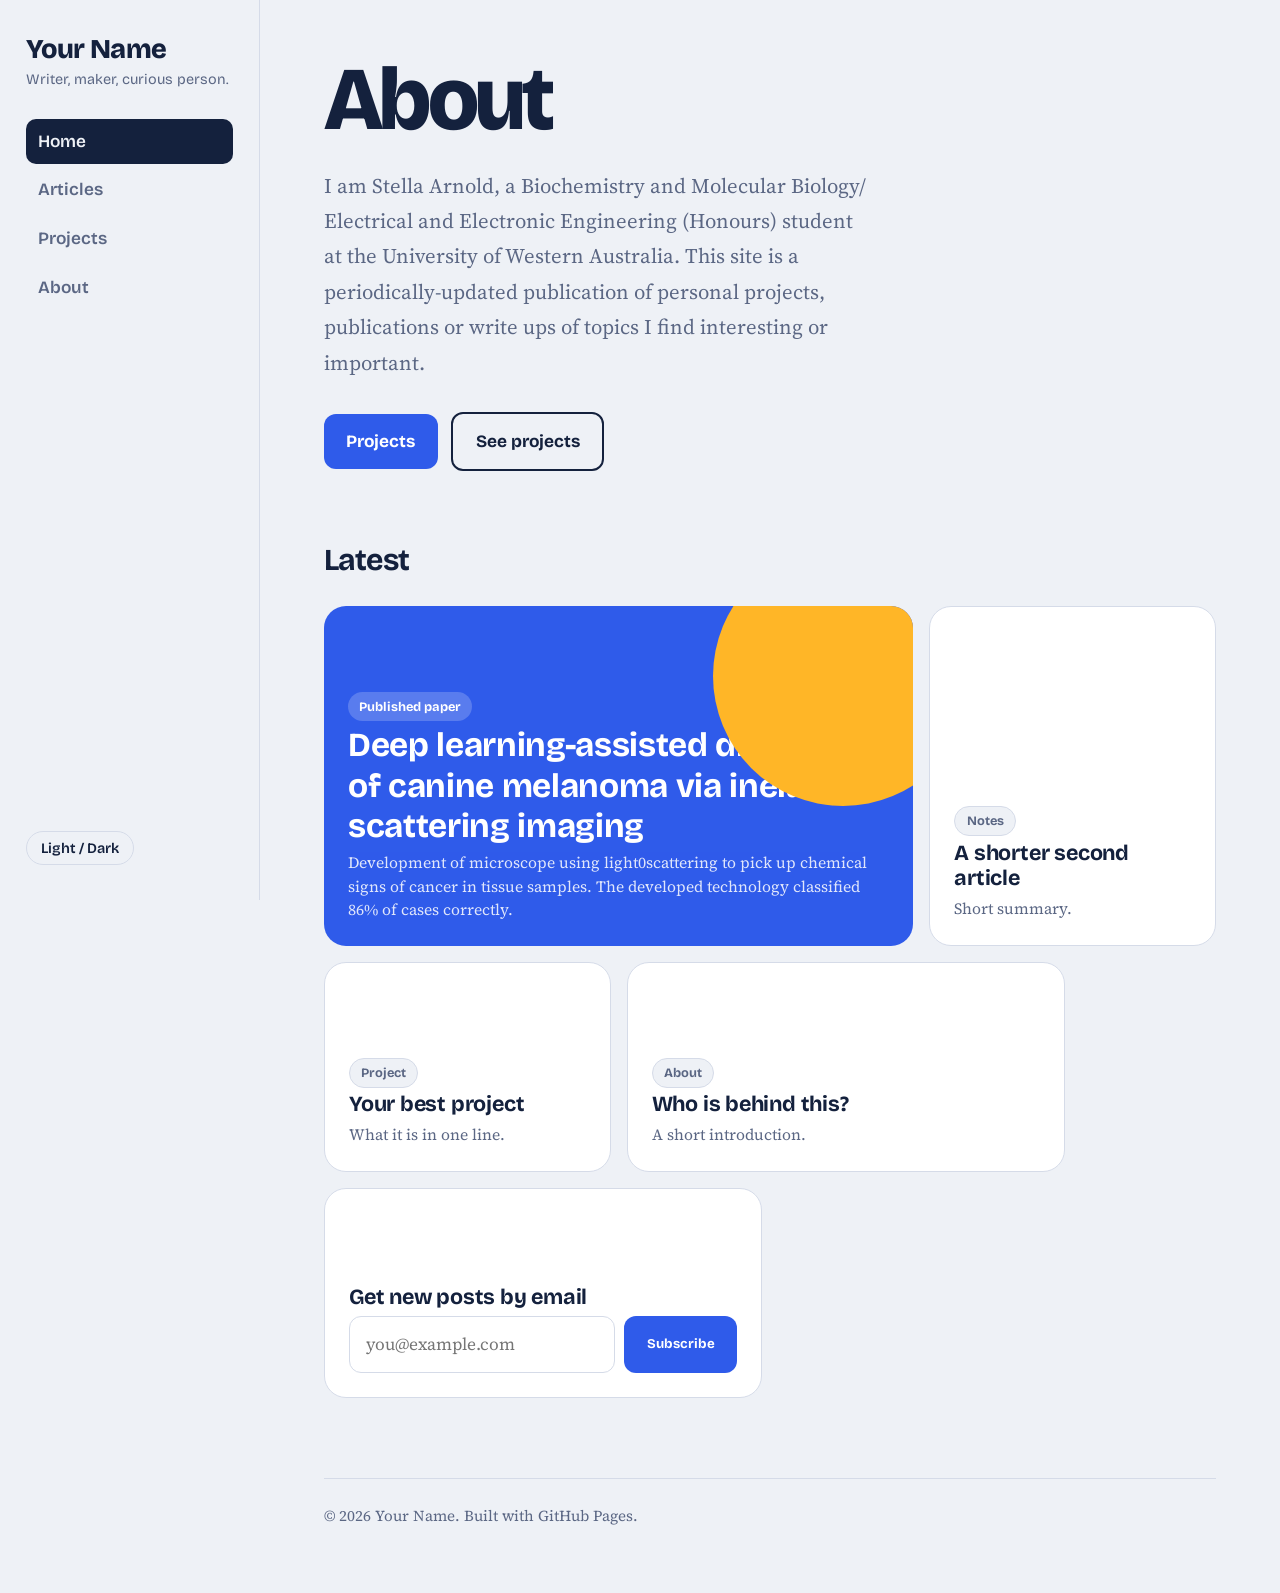
==== index.html @ 1322dab8 "Revise hero section and add featured article Updated personal introduction and project links in the " ====
<!doctype html>
<html lang="en">
<head>
  <meta charset="utf-8">
  <meta name="viewport" content="width=device-width,initial-scale=1">
  <title>Stella Arnold</title>
  <link rel="preconnect" href="https://fonts.googleapis.com">
  <link href="https://fonts.googleapis.com/css2?family=Bricolage+Grotesque:wght@400;600;800&family=Source+Serif+4:ital,wght@0,400;0,600;1,400&display=swap" rel="stylesheet">
  <link rel="stylesheet" href="assets/style.css">
</head>
<body>
  <main>

    <section class="hero">
      <h1>About</h1>
      <p>I am Stella Arnold, a Biochemistry and Molecular Biology/ Electrical and Electronic Engineering (Honours) student at the University of Western Australia. This site is a periodically-updated publication of personal projects, publications or write ups of topics I find interesting or important.</p>
      <a class="btn" href="articles.html">Projects</a>
      <a class="btn alt" href="Pulications">See projects</a>
    </section>

    <h2>Latest</h2>

    <div class="bento">

      <a class="tile big" href="https://www.sciencedirect.com/science/article/pii/S0263224126022554?fr=RR-1&ref=cra_js_challenge" target="_blank" rel="noopener">
        <span class="chip">Published paper</span>
        <h3>Deep learning-assisted diagnosis of canine melanoma via inelastic scattering imaging</h3>
        <p>Development of microscope using light0scattering to pick up chemical signs of cancer in tissue samples. The developed technology classified 86% of cases correctly.</p>
      </a>

      <a class="tile wide" href="articles.html">
        <span class="chip">Notes</span>
        <h3>A shorter second article</h3>
        <p>Short summary.</p>
      </a>

      <a class="tile third" href="projects.html">
        <span class="chip">Project</span>
        <h3>Your best project</h3>
        <p>What it is in one line.</p>
      </a>

      <a class="tile half" href="about.html">
        <span class="chip">About</span>
        <h3>Who is behind this?</h3>
        <p>A short introduction.</p>
      </a>

      <div class="tile half">
        <h3>Get new posts by email</h3>
        <form class="subscribe" onsubmit="return false">
          <input type="email" placeholder="you@example.com" aria-label="Email address">
          <button class="btn" style="border:0;cursor:pointer">Subscribe</button>
        </form>
      </div>

    </div>

    <footer>&copy; <span></span>. Built with GitHub Pages.</footer>
  </main>
  <script src="assets/script.js"></script>
</body>
</html>
---- assets/style.css ----
:root{--bg:#eef1f6;--panel:#fff;--ink:#14213d;--muted:#5b6784;--line:#d5dbe8;--accent:#2f5bea;--pop:#ffb627;--on-accent:#fff}
:root[data-theme="dark"]{--bg:#0e1424;--panel:#161e35;--ink:#e8ecf7;--muted:#9aa6c4;--line:#27314f;--accent:#7b9bff;--pop:#ffc547;--on-accent:#0e1424}
@media (prefers-color-scheme:dark){:root:not([data-theme="light"]){--bg:#0e1424;--panel:#161e35;--ink:#e8ecf7;--muted:#9aa6c4;--line:#27314f;--accent:#7b9bff;--pop:#ffc547;--on-accent:#0e1424}}
*{box-sizing:border-box}html{scroll-behavior:smooth}
body{margin:0;background:var(--bg);color:var(--ink);font:1.08rem/1.7 "Source Serif 4",Georgia,serif;display:grid;grid-template-columns:260px 1fr;min-height:100vh}
h1,h2,h3,.rail,.chip,.btn{font-family:"Bricolage Grotesque",system-ui,sans-serif}
a{color:inherit}
:focus-visible{outline:3px solid var(--accent);outline-offset:3px}
.rail{position:sticky;top:0;height:100vh;padding:2.2rem 1.6rem;display:flex;flex-direction:column;gap:2rem;border-right:1px solid var(--line)}
.logo{font-size:1.7rem;font-weight:800;line-height:1.05;text-decoration:none;letter-spacing:-.02em}
.logo span{display:block;font-size:.9rem;font-weight:400;color:var(--muted);margin-top:.5rem;letter-spacing:0}
.rail nav{display:flex;flex-direction:column;gap:.2rem}
.rail nav a{text-decoration:none;padding:.5rem .8rem;border-radius:10px;font-weight:600;color:var(--muted)}
.rail nav a:hover{background:var(--panel);color:var(--ink)}
.rail nav a[aria-current="page"]{background:var(--ink);color:var(--bg)}
#theme{margin-top:auto;align-self:flex-start;background:none;border:1px solid var(--line);color:var(--ink);padding:.45rem .9rem;border-radius:99px;cursor:pointer;font:600 .9rem "Bricolage Grotesque",sans-serif}
main{padding:3.5rem clamp(1.2rem,5vw,4.5rem) 4rem;max-width:1100px}
.hero h1{font-size:clamp(2.6rem,7vw,5.6rem);line-height:.98;letter-spacing:-.04em;margin:0 0 1.5rem;font-weight:800;max-width:14ch}
.hero p{font-size:1.3rem;max-width:34rem;color:var(--muted);margin:0 0 2rem}
.btn{display:inline-block;background:var(--accent);color:var(--on-accent);padding:.8rem 1.4rem;border-radius:12px;text-decoration:none;font-weight:700}
.btn.alt{background:transparent;color:var(--ink);border:2px solid var(--ink);margin-left:.6rem}
h2{font-size:1.9rem;letter-spacing:-.02em;margin:4rem 0 1.2rem}
.bento{display:grid;grid-template-columns:repeat(6,1fr);gap:1rem}
.tile{background:var(--panel);border:1px solid var(--line);border-radius:22px;padding:1.5rem;text-decoration:none;display:flex;flex-direction:column;justify-content:flex-end;min-height:210px;position:relative;overflow:hidden}
.tile h3{margin:.3rem 0;font-size:1.35rem;line-height:1.2;letter-spacing:-.01em}
.tile p{margin:0;color:var(--muted);font-size:.98rem;line-height:1.5}
.tile.big{grid-column:span 4;min-height:340px;background:var(--accent);color:var(--on-accent);border:0}
.tile.big p{color:inherit;opacity:.85}.tile.big h3{font-size:2.1rem}
.tile.big::before{content:"";position:absolute;right:-60px;top:-60px;width:260px;height:260px;border-radius:50%;background:var(--pop)}
.tile.wide{grid-column:span 2}.tile.third{grid-column:span 2}.tile.half{grid-column:span 3}
.tile:hover{transform:translateY(-4px);transition:transform .2s}
.chip{display:inline-block;font-size:.8rem;font-weight:700;padding:.2rem .7rem;border-radius:99px;background:var(--bg);color:var(--muted);align-self:flex-start;border:1px solid var(--line);cursor:pointer}
.big .chip{background:rgba(255,255,255,.2);color:inherit;border:0}
.filters{display:flex;gap:.5rem;flex-wrap:wrap;margin:1rem 0 2rem}
.filters .chip{font-size:.95rem;padding:.4rem 1rem}.filters .chip[aria-pressed="true"]{background:var(--ink);color:var(--bg)}
.list .tile{min-height:0}.hidden{display:none}
.prose{max-width:38rem}
.prose p{margin:0 0 1.3rem}
footer{margin-top:5rem;padding-top:1.5rem;border-top:1px solid var(--line);color:var(--muted);font-size:.95rem}
.subscribe{display:flex;gap:.6rem;flex-wrap:wrap}
.subscribe input{flex:1;min-width:200px;padding:.8rem 1rem;border-radius:12px;border:1px solid var(--line);background:var(--panel);color:var(--ink);font:inherit}
@media(max-width:860px){
body{grid-template-columns:1fr}
.rail{position:static;height:auto;flex-direction:row;flex-wrap:wrap;align-items:center;justify-content:space-between;padding:1rem 1.2rem;border:0;border-bottom:1px solid var(--line);gap:.8rem}
.logo span{display:none}.rail nav{flex-direction:row;flex-wrap:wrap}#theme{margin:0}
.bento{grid-template-columns:1fr}.tile.big,.tile.wide,.tile.third,.tile.half{grid-column:auto}
}
@media(prefers-reduced-motion:reduce){*{transition:none!important;scroll-behavior:auto!important}}
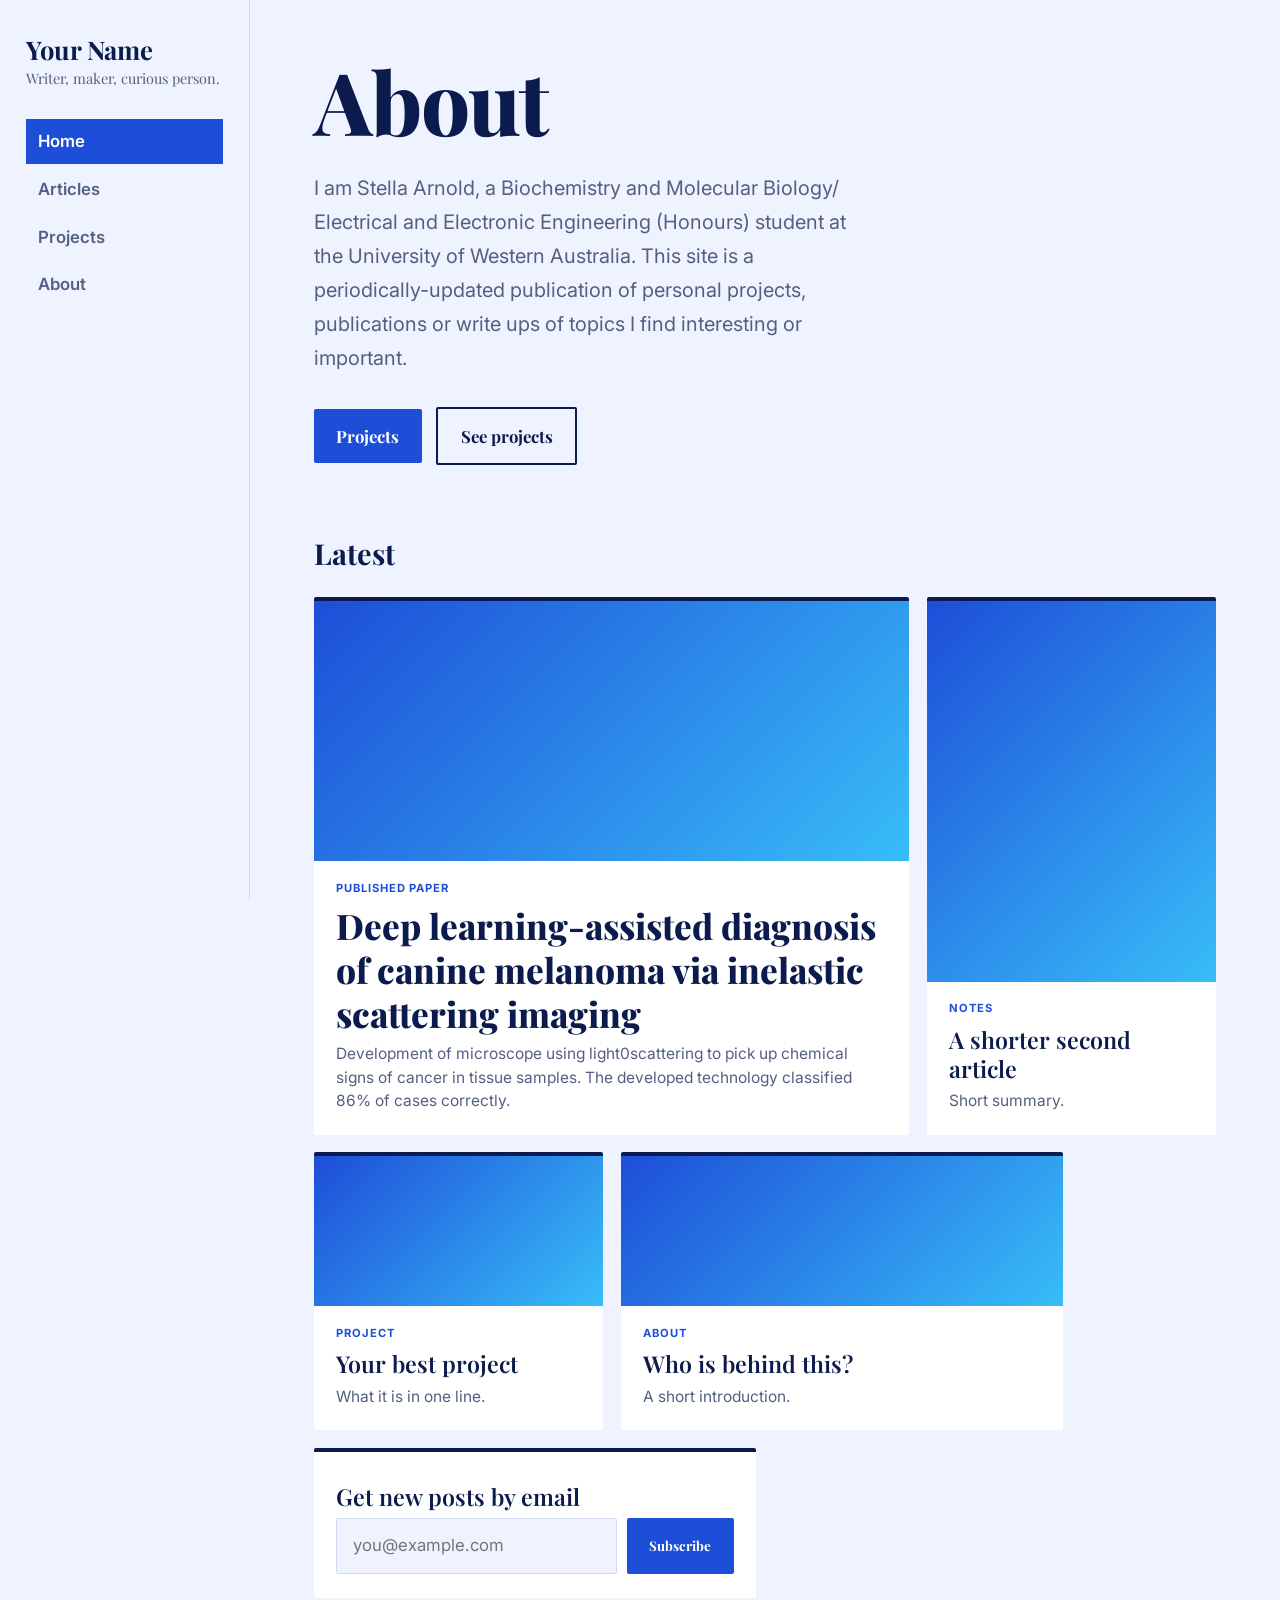
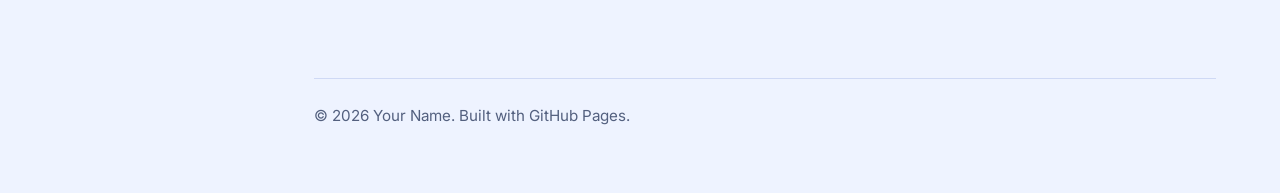
==== commit 9a63e2b0: "style 1 test" ====
--- a/index.html
+++ b/index.html
@@ -6,7 +6,7 @@
   <title>Stella Arnold</title>
   <link rel="preconnect" href="https://fonts.googleapis.com">
   <link href="https://fonts.googleapis.com/css2?family=Bricolage+Grotesque:wght@400;600;800&family=Source+Serif+4:ital,wght@0,400;0,600;1,400&display=swap" rel="stylesheet">
-  <link rel="stylesheet" href="assets/style.css">
+  <link rel="stylesheet" href="assets/style-1-editorial.css">
 </head>
 <body>
   <main>
--- a/assets/style-1-editorial.css
+++ b/assets/style-1-editorial.css
@@ -0,0 +1,9 @@
+/* 1. EDITORIAL: serif headlines, sharp corners, sidebar. Like a quality journal. */
+@import url("https://fonts.googleapis.com/css2?family=Playfair+Display:wght@600;800&family=Inter:wght@400;500;600&display=swap");
+@import url("palettes.css");@import url("base.css");
+:root{--head:"Playfair Display",Georgia,serif;--body:"Inter",system-ui,sans-serif;--r:2px}
+.hero h1{font-weight:800;letter-spacing:-.02em;line-height:1.05}
+.tile{border:0;border-top:4px solid var(--ink)}
+.tile h3{font-size:1.45rem;font-weight:600}.tile.big h3{font-size:2.2rem;font-weight:800}
+.chip{border-radius:0;text-transform:uppercase;letter-spacing:.08em;font-family:var(--body);font-size:.7rem;background:none;border:0;padding:0;color:var(--accent)}
+.rail nav a{border-radius:0;font-family:var(--body)}
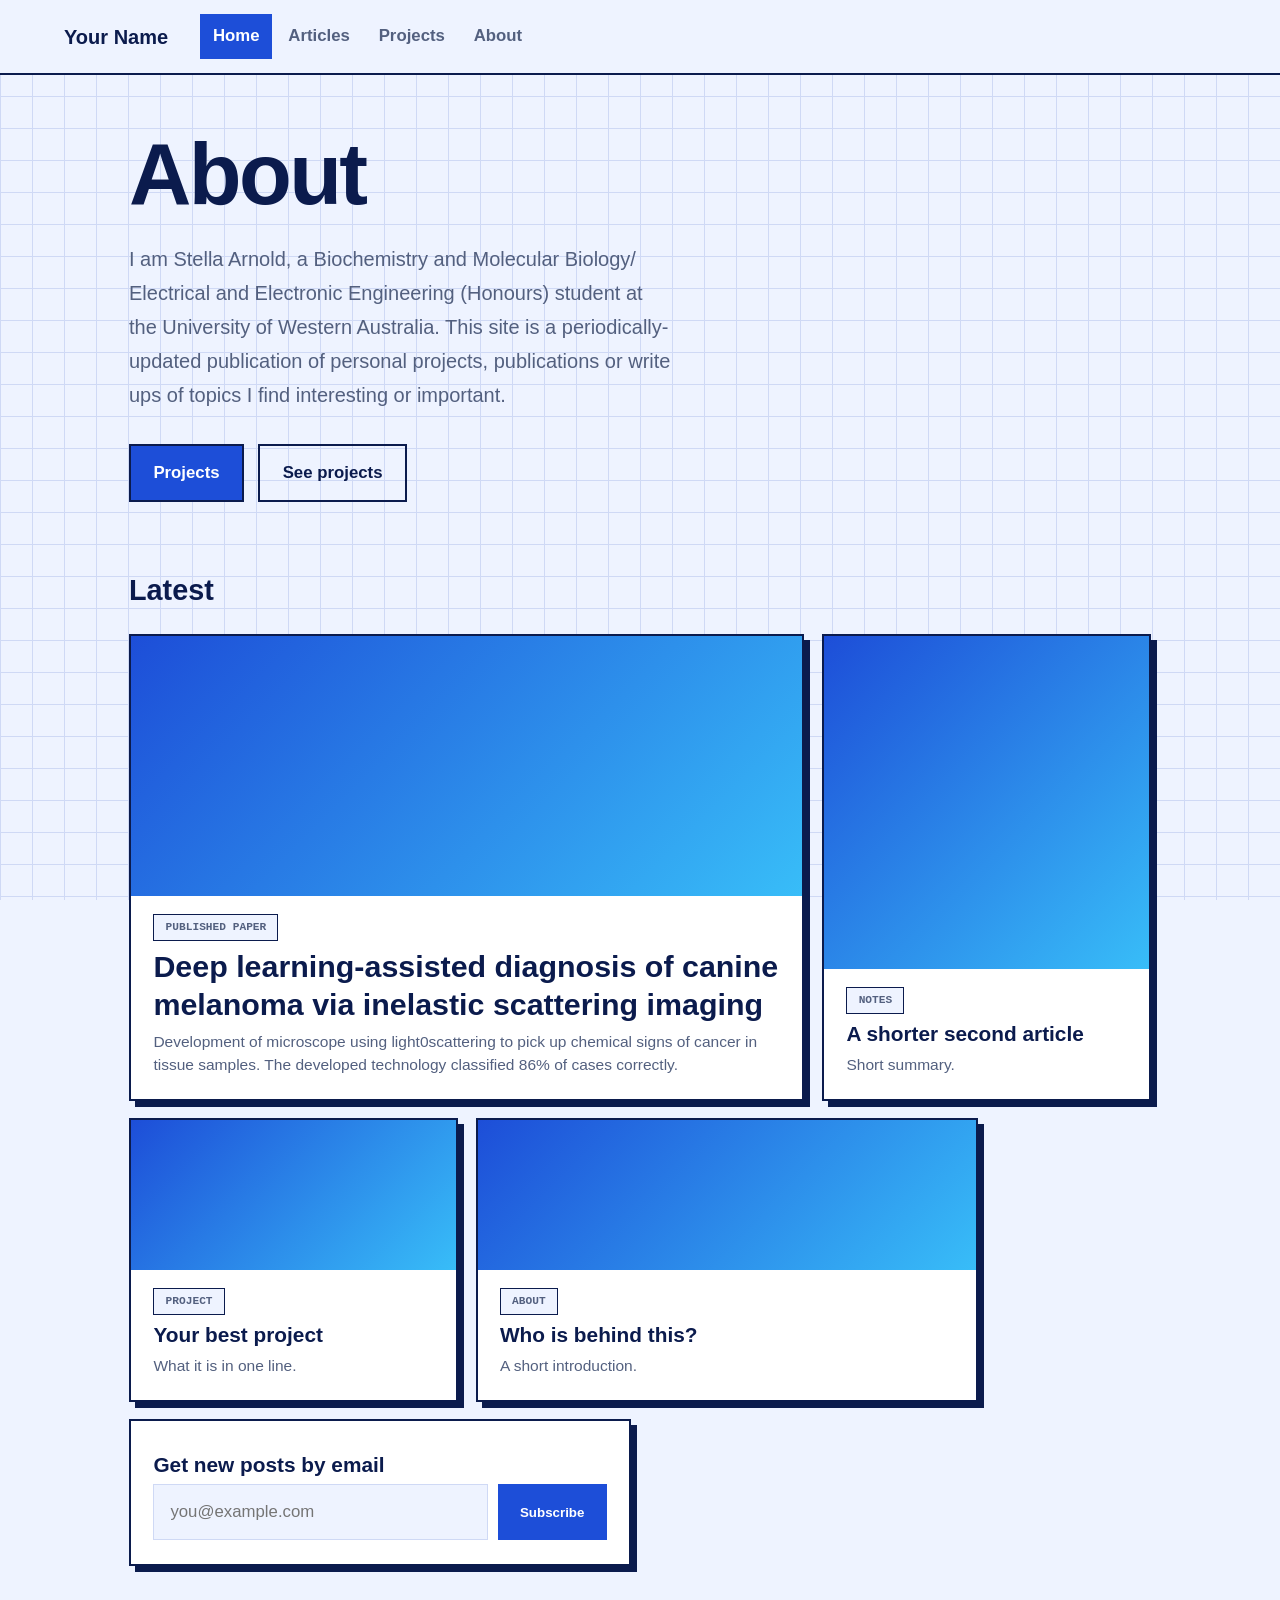
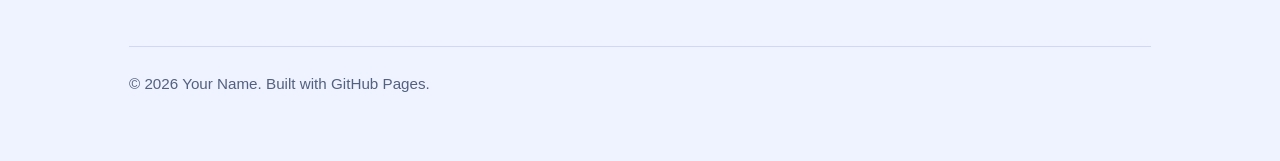
==== commit 08872b9e: "style 2" ====
--- a/index.html
+++ b/index.html
@@ -6,7 +6,7 @@
   <title>Stella Arnold</title>
   <link rel="preconnect" href="https://fonts.googleapis.com">
   <link href="https://fonts.googleapis.com/css2?family=Bricolage+Grotesque:wght@400;600;800&family=Source+Serif+4:ital,wght@0,400;0,600;1,400&display=swap" rel="stylesheet">
-  <link rel="stylesheet" href="assets/style-1-editorial.css">
+  <link rel="stylesheet" href="assets/style-2-technical.css">
 </head>
 <body>
   <main>
--- a/assets/style-2-technical.css
+++ b/assets/style-2-technical.css
@@ -0,0 +1,14 @@
+/* 2. TECHNICAL: top navigation bar, mono labels, hard edges, blueprint feel. */
+@import url("https://fonts.googleapis.com/css2?family=Space+Grotesk:wght@500;700&family=IBM+Plex+Mono:wght@500&family=IBM+Plex+Sans:wght@400;500&display=swap");
+@import url("palettes.css");@import url("base.css");
+:root{--head:"Space Grotesk",sans-serif;--body:"IBM Plex Sans",sans-serif;--r:0}
+body{display:block;background-image:linear-gradient(var(--line) 1px,transparent 1px),linear-gradient(90deg,var(--line) 1px,transparent 1px);background-size:32px 32px;background-attachment:fixed}
+.rail{position:sticky;top:0;z-index:5;height:auto;flex-direction:row;align-items:center;gap:2rem;padding:.9rem clamp(1.2rem,5vw,4.5rem);background:var(--bg);border:0;border-bottom:2px solid var(--ink)}
+.rail nav{flex-direction:row}.logo span{display:none}.logo{font-size:1.25rem}
+main{margin:0 auto}
+.tile{border:2px solid var(--ink);background:var(--panel);box-shadow:6px 6px 0 var(--ink)}
+.tile:hover{transform:translate(-3px,-3px);box-shadow:9px 9px 0 var(--accent)}
+.chip{font-family:"IBM Plex Mono",monospace;border-radius:0;border:1px solid var(--ink);text-transform:uppercase;font-size:.7rem}
+.hero h1{font-weight:700;letter-spacing:-.03em}
+.btn{border:2px solid var(--ink)}
+@media(max-width:860px){.rail{flex-wrap:wrap}}
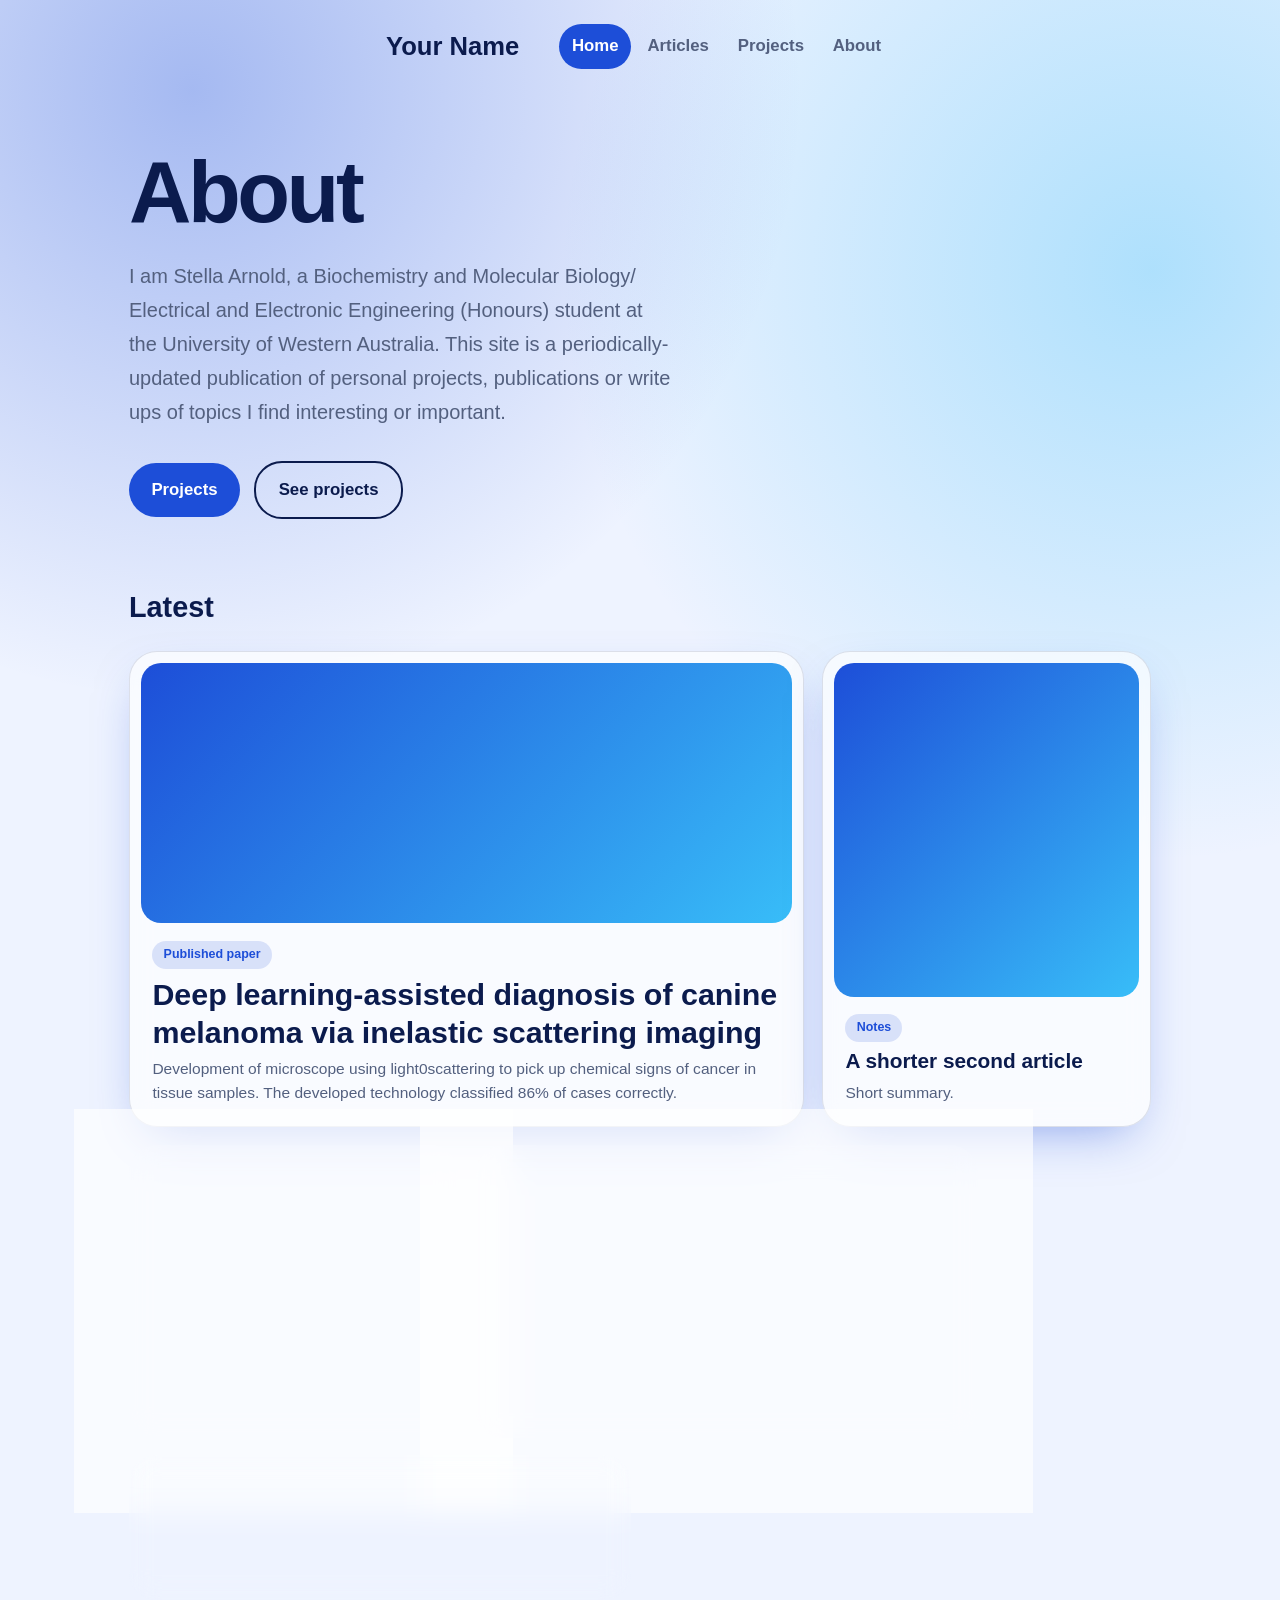
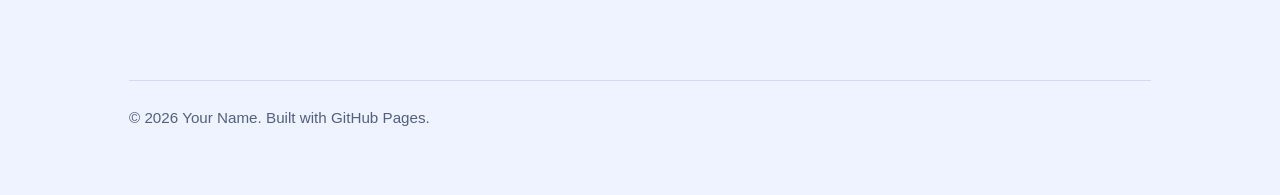
==== commit 2de61cea: "style 3" ====
--- a/index.html
+++ b/index.html
@@ -6,7 +6,7 @@
   <title>Stella Arnold</title>
   <link rel="preconnect" href="https://fonts.googleapis.com">
   <link href="https://fonts.googleapis.com/css2?family=Bricolage+Grotesque:wght@400;600;800&family=Source+Serif+4:ital,wght@0,400;0,600;1,400&display=swap" rel="stylesheet">
-  <link rel="stylesheet" href="assets/style-2-technical.css">
+  <link rel="stylesheet" href="assets/style-3-glass.css">
 </head>
 <body>
   <main>
--- a/assets/style-3-glass.css
+++ b/assets/style-3-glass.css
@@ -0,0 +1,12 @@
+/* 3. GLASS: soft glowing gradient background, frosted cards, centred top nav. */
+@import url("https://fonts.googleapis.com/css2?family=Manrope:wght@400;600;800&display=swap");
+@import url("palettes.css");@import url("base.css");
+:root{--head:"Manrope",sans-serif;--body:"Manrope",sans-serif;--r:28px}
+body{display:block;background:radial-gradient(circle at 15% 10%,color-mix(in srgb,var(--accent) 35%,transparent),transparent 45%),radial-gradient(circle at 90% 30%,color-mix(in srgb,var(--accent2) 35%,transparent),transparent 45%),var(--bg);background-attachment:fixed}
+.rail{position:static;height:auto;flex-direction:row;justify-content:center;align-items:center;gap:2.5rem;border:0;padding:1.5rem}
+.rail nav{flex-direction:row}.logo span{display:none}
+main{margin:0 auto}
+.tile{background:color-mix(in srgb,var(--panel) 65%,transparent);backdrop-filter:blur(14px);border:1px solid color-mix(in srgb,var(--ink) 12%,transparent);box-shadow:0 20px 50px -20px color-mix(in srgb,var(--accent) 50%,transparent)}
+.tile>img.cover,.tile::before{margin:.7rem .7rem 0;width:calc(100% - 1.4rem);border-radius:calc(var(--r) - 8px)}
+.hero h1{font-weight:800;letter-spacing:-.04em}
+.chip{background:color-mix(in srgb,var(--accent) 15%,transparent);border:0;color:var(--accent)}
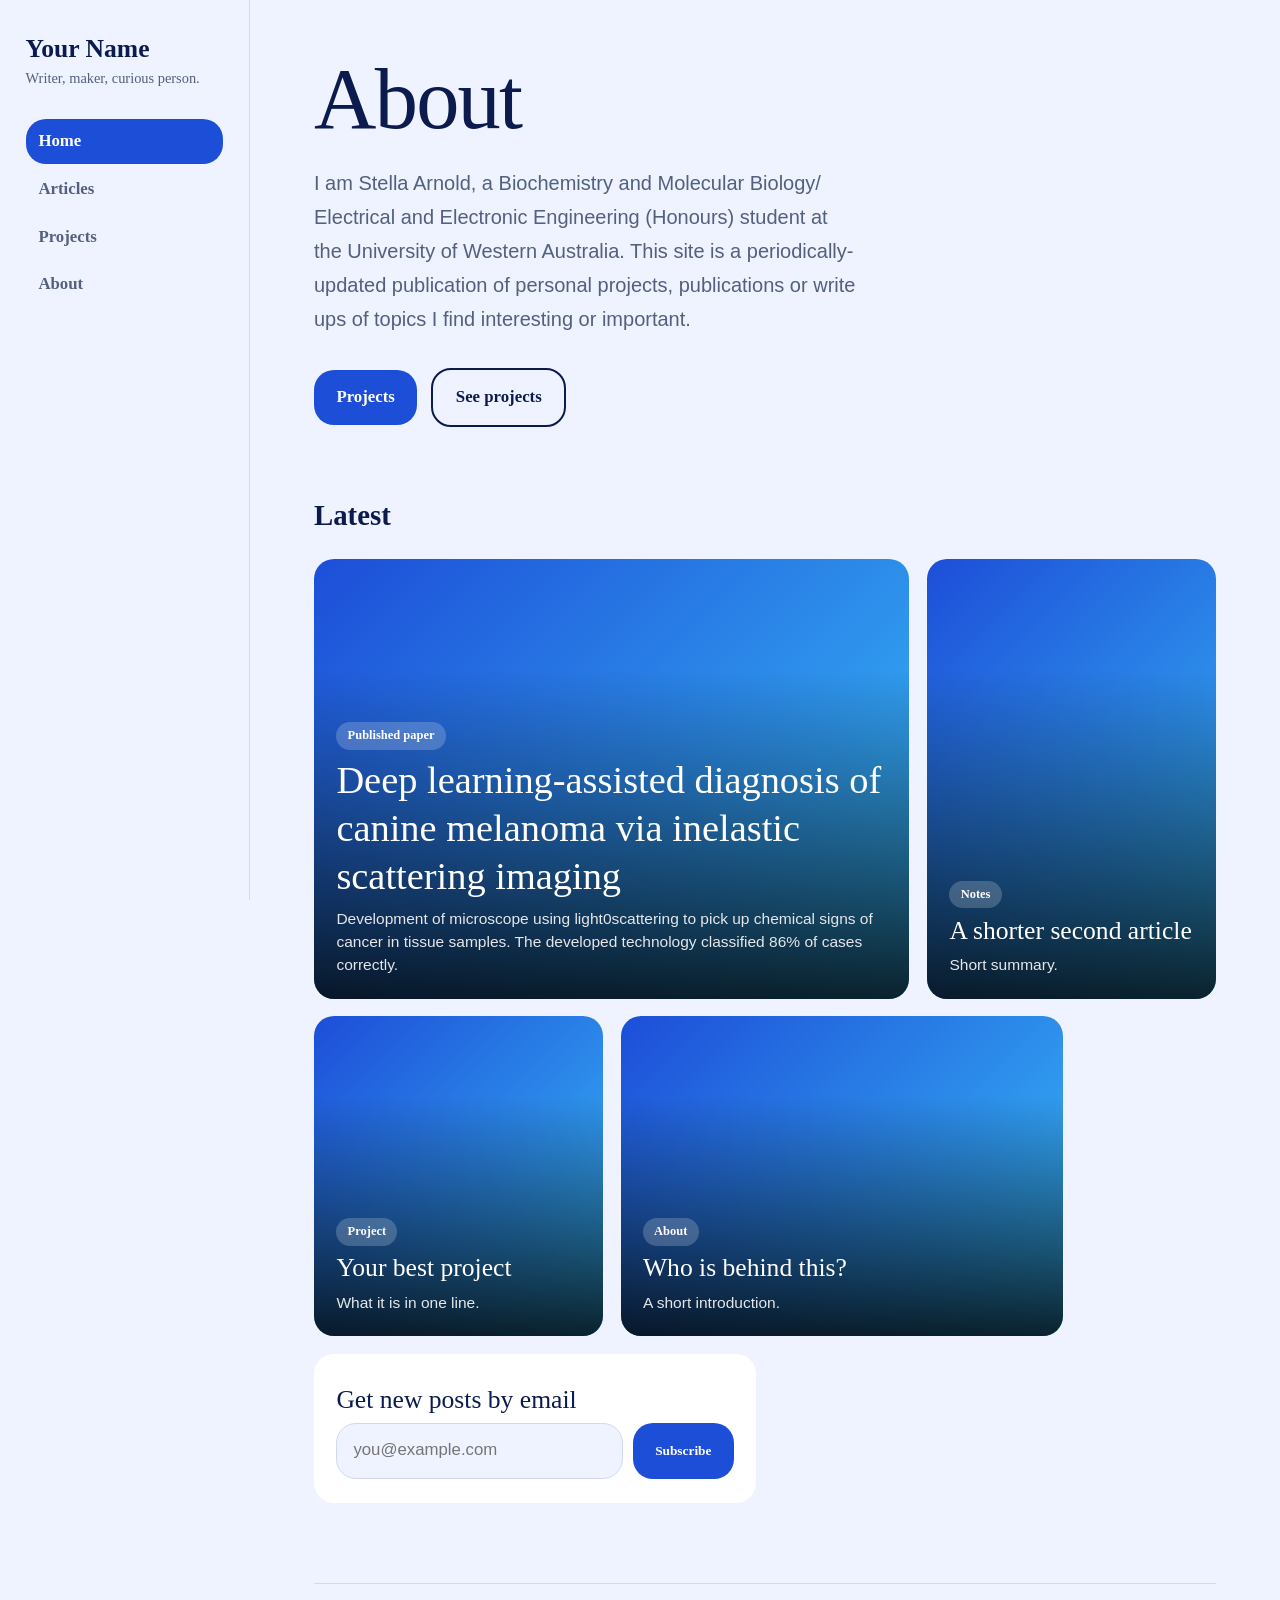
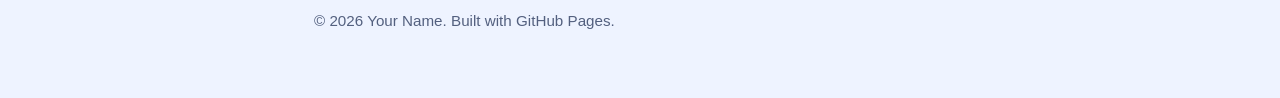
==== commit b218bf23: "style4" ====
--- a/index.html
+++ b/index.html
@@ -6,7 +6,7 @@
   <title>Stella Arnold</title>
   <link rel="preconnect" href="https://fonts.googleapis.com">
   <link href="https://fonts.googleapis.com/css2?family=Bricolage+Grotesque:wght@400;600;800&family=Source+Serif+4:ital,wght@0,400;0,600;1,400&display=swap" rel="stylesheet">
-  <link rel="stylesheet" href="assets/style-3-glass.css">
+  <link rel="stylesheet" href="assets/style-4-overlay.css">
 </head>
 <body>
   <main>
--- a/assets/style-4-overlay.css
+++ b/assets/style-4-overlay.css
@@ -0,0 +1,14 @@
+/* 4. OVERLAY: photo-led cards, with text laid over the image. Best with real photos. */
+@import url("https://fonts.googleapis.com/css2?family=DM+Serif+Display&family=DM+Sans:wght@400;500;700&display=swap");
+@import url("palettes.css");@import url("base.css");
+:root{--head:"DM Serif Display",Georgia,serif;--body:"DM Sans",sans-serif;--r:20px}
+.hero h1{font-weight:400;letter-spacing:-.02em}
+.tile{position:relative;min-height:320px;justify-content:flex-end;border:0;color:#fff}
+.tile.big{min-height:440px}
+.tile::before,.tile>img.cover{position:absolute;inset:0;width:100%;height:100%;max-height:none;min-height:0;z-index:0}
+.tile::after{content:"";position:absolute;inset:0;z-index:1;background:linear-gradient(transparent 25%,rgba(0,0,0,.82))}
+.tile>:not(img){position:relative;z-index:2}
+.tile p{color:#e5e7eb}.tile h3{font-weight:400;font-size:1.6rem}.tile.big h3{font-size:2.4rem}
+.chip{background:rgba(255,255,255,.2);color:#fff;border:0;backdrop-filter:blur(6px)}
+div.tile{color:var(--ink);min-height:0}div.tile::after{display:none}
+.tile:has(>img.cover):hover>img.cover{transform:scale(1.04);transition:transform .4s}
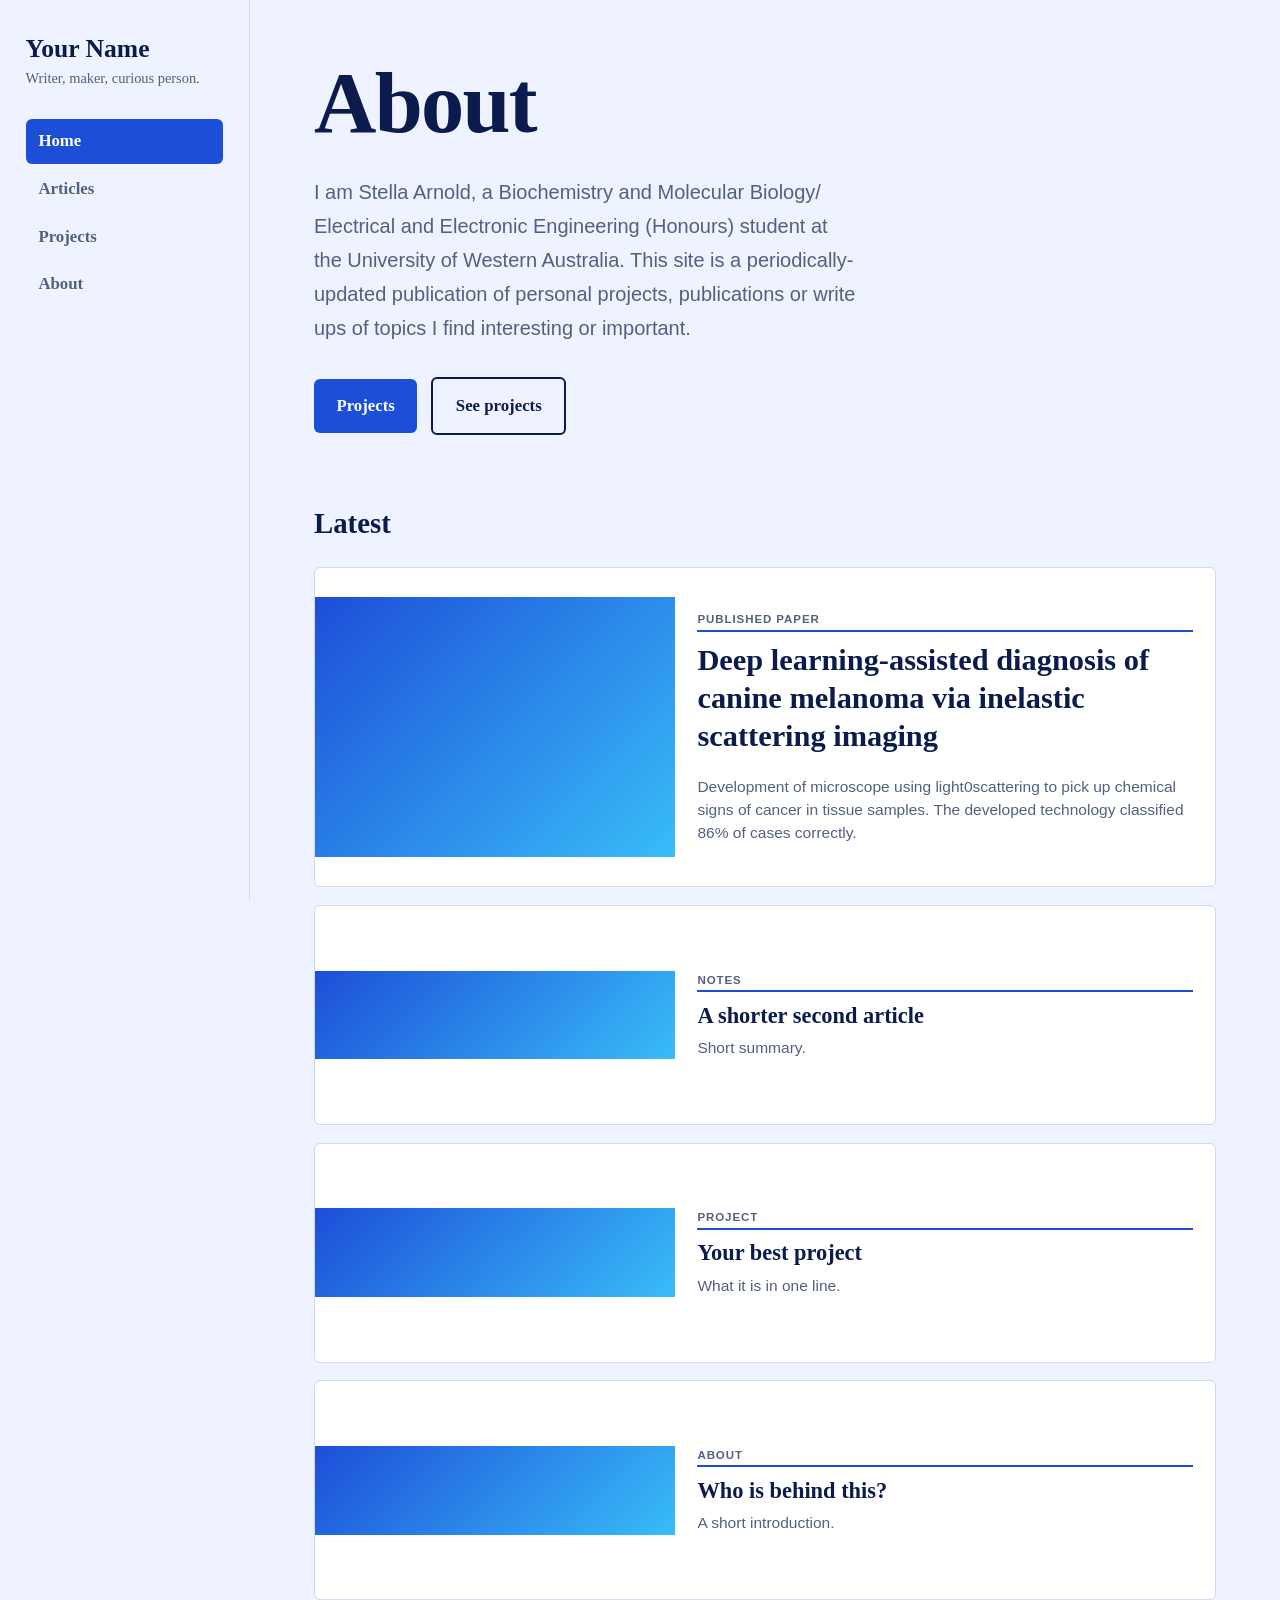
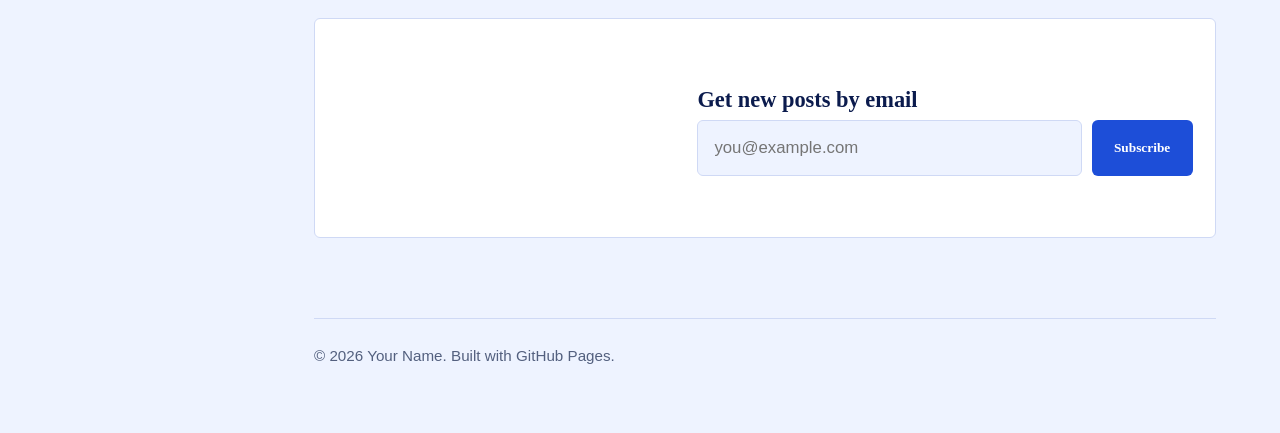
==== commit d12cfd11: "style 5" ====
--- a/index.html
+++ b/index.html
@@ -6,7 +6,7 @@
   <title>Stella Arnold</title>
   <link rel="preconnect" href="https://fonts.googleapis.com">
   <link href="https://fonts.googleapis.com/css2?family=Bricolage+Grotesque:wght@400;600;800&family=Source+Serif+4:ital,wght@0,400;0,600;1,400&display=swap" rel="stylesheet">
-  <link rel="stylesheet" href="assets/style-4-overlay.css">
+  <link rel="stylesheet" href="assets/style-5-magazine.css">
 </head>
 <body>
   <main>
--- a/assets/style-5-magazine.css
+++ b/assets/style-5-magazine.css
@@ -0,0 +1,15 @@
+/* 5. MAGAZINE: one wide row per article, image on the left, calm and formal. */
+@import url("https://fonts.googleapis.com/css2?family=Libre+Baskerville:wght@400;700&family=Work+Sans:wght@400;500;600&display=swap");
+@import url("palettes.css");@import url("base.css");
+:root{--head:"Libre Baskerville",Georgia,serif;--body:"Work Sans",sans-serif;--r:6px}
+.hero h1{font-weight:700;letter-spacing:-.02em;line-height:1.1}
+.bento{grid-template-columns:1fr}
+.tile,.tile.big,.tile.wide,.tile.third,.tile.half{grid-column:auto;display:grid;grid-template-columns:minmax(180px,40%) 1fr;align-content:center;min-height:220px}
+.tile.big{min-height:320px}
+.tile::before,.tile>img.cover{grid-column:1;grid-row:1/span 3;height:100%;width:100%;max-height:none;min-height:100%}
+.tile>:not(img){grid-column:2}
+.tile h3{font-size:1.4rem;font-weight:700}.tile.big h3{font-size:1.9rem}
+.tile p{margin-bottom:0}.tile .chip{margin-top:0;margin-bottom:.2rem;align-self:end}
+div.tile{display:block;min-height:0}
+.chip{border-radius:0;background:none;border:0;border-bottom:2px solid var(--accent);padding:0;font-family:var(--body);text-transform:uppercase;letter-spacing:.08em;font-size:.72rem}
+@media(max-width:860px){.tile,.tile.big{grid-template-columns:1fr}.tile::before,.tile>img.cover{grid-column:1;grid-row:auto;min-height:180px}.tile>:not(img){grid-column:1}}
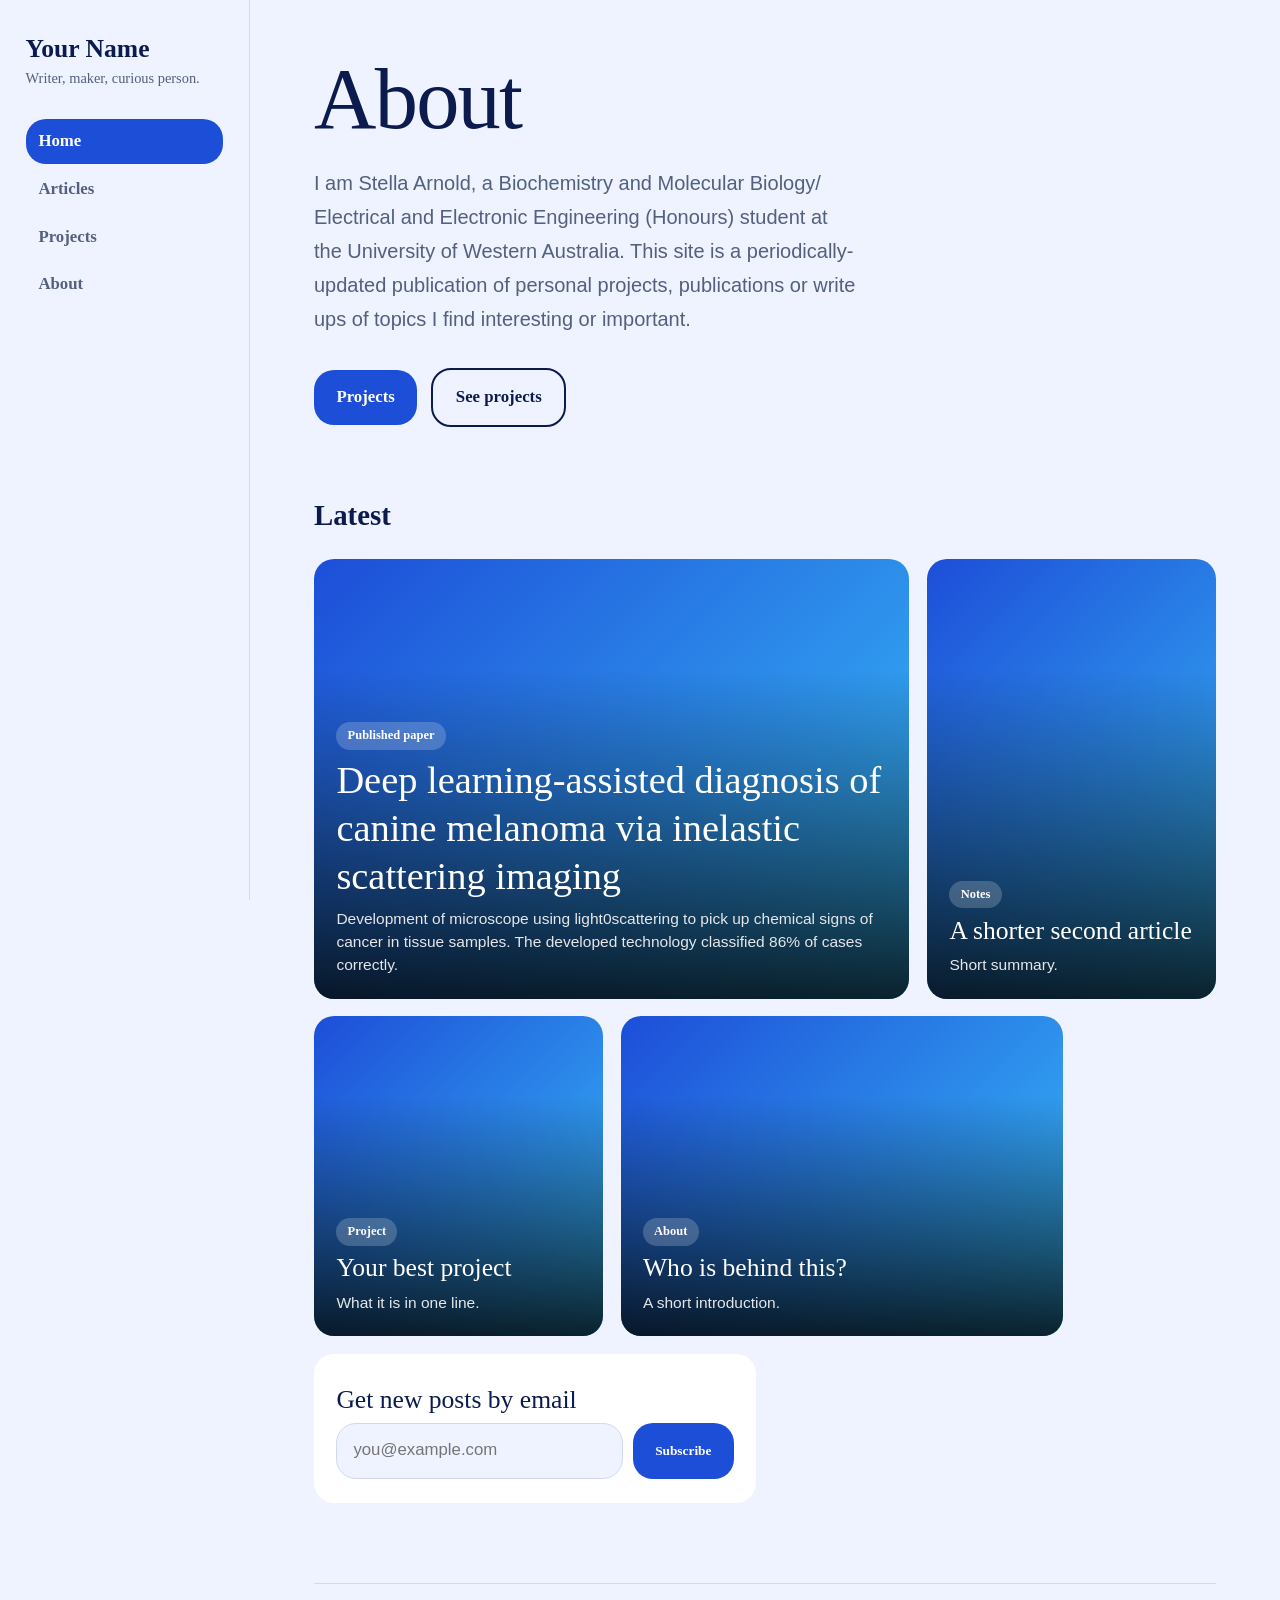
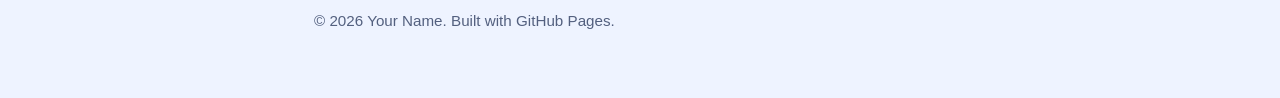
==== commit 35918f68: "Update index.html" ====
--- a/index.html
+++ b/index.html
@@ -6,7 +6,7 @@
   <title>Stella Arnold</title>
   <link rel="preconnect" href="https://fonts.googleapis.com">
   <link href="https://fonts.googleapis.com/css2?family=Bricolage+Grotesque:wght@400;600;800&family=Source+Serif+4:ital,wght@0,400;0,600;1,400&display=swap" rel="stylesheet">
-  <link rel="stylesheet" href="assets/style-5-magazine.css">
+  <link rel="stylesheet" href="assets/style-4-overlay.css">
 </head>
 <body>
   <main>
--- a/assets/style-4-overlay.css
+++ b/assets/style-4-overlay.css
@@ -0,0 +1,14 @@
+/* 4. OVERLAY: photo-led cards, with text laid over the image. Best with real photos. */
+@import url("https://fonts.googleapis.com/css2?family=DM+Serif+Display&family=DM+Sans:wght@400;500;700&display=swap");
+@import url("palettes.css");@import url("base.css");
+:root{--head:"DM Serif Display",Georgia,serif;--body:"DM Sans",sans-serif;--r:20px}
+.hero h1{font-weight:400;letter-spacing:-.02em}
+.tile{position:relative;min-height:320px;justify-content:flex-end;border:0;color:#fff}
+.tile.big{min-height:440px}
+.tile::before,.tile>img.cover{position:absolute;inset:0;width:100%;height:100%;max-height:none;min-height:0;z-index:0}
+.tile::after{content:"";position:absolute;inset:0;z-index:1;background:linear-gradient(transparent 25%,rgba(0,0,0,.82))}
+.tile>:not(img){position:relative;z-index:2}
+.tile p{color:#e5e7eb}.tile h3{font-weight:400;font-size:1.6rem}.tile.big h3{font-size:2.4rem}
+.chip{background:rgba(255,255,255,.2);color:#fff;border:0;backdrop-filter:blur(6px)}
+div.tile{color:var(--ink);min-height:0}div.tile::after{display:none}
+.tile:has(>img.cover):hover>img.cover{transform:scale(1.04);transition:transform .4s}
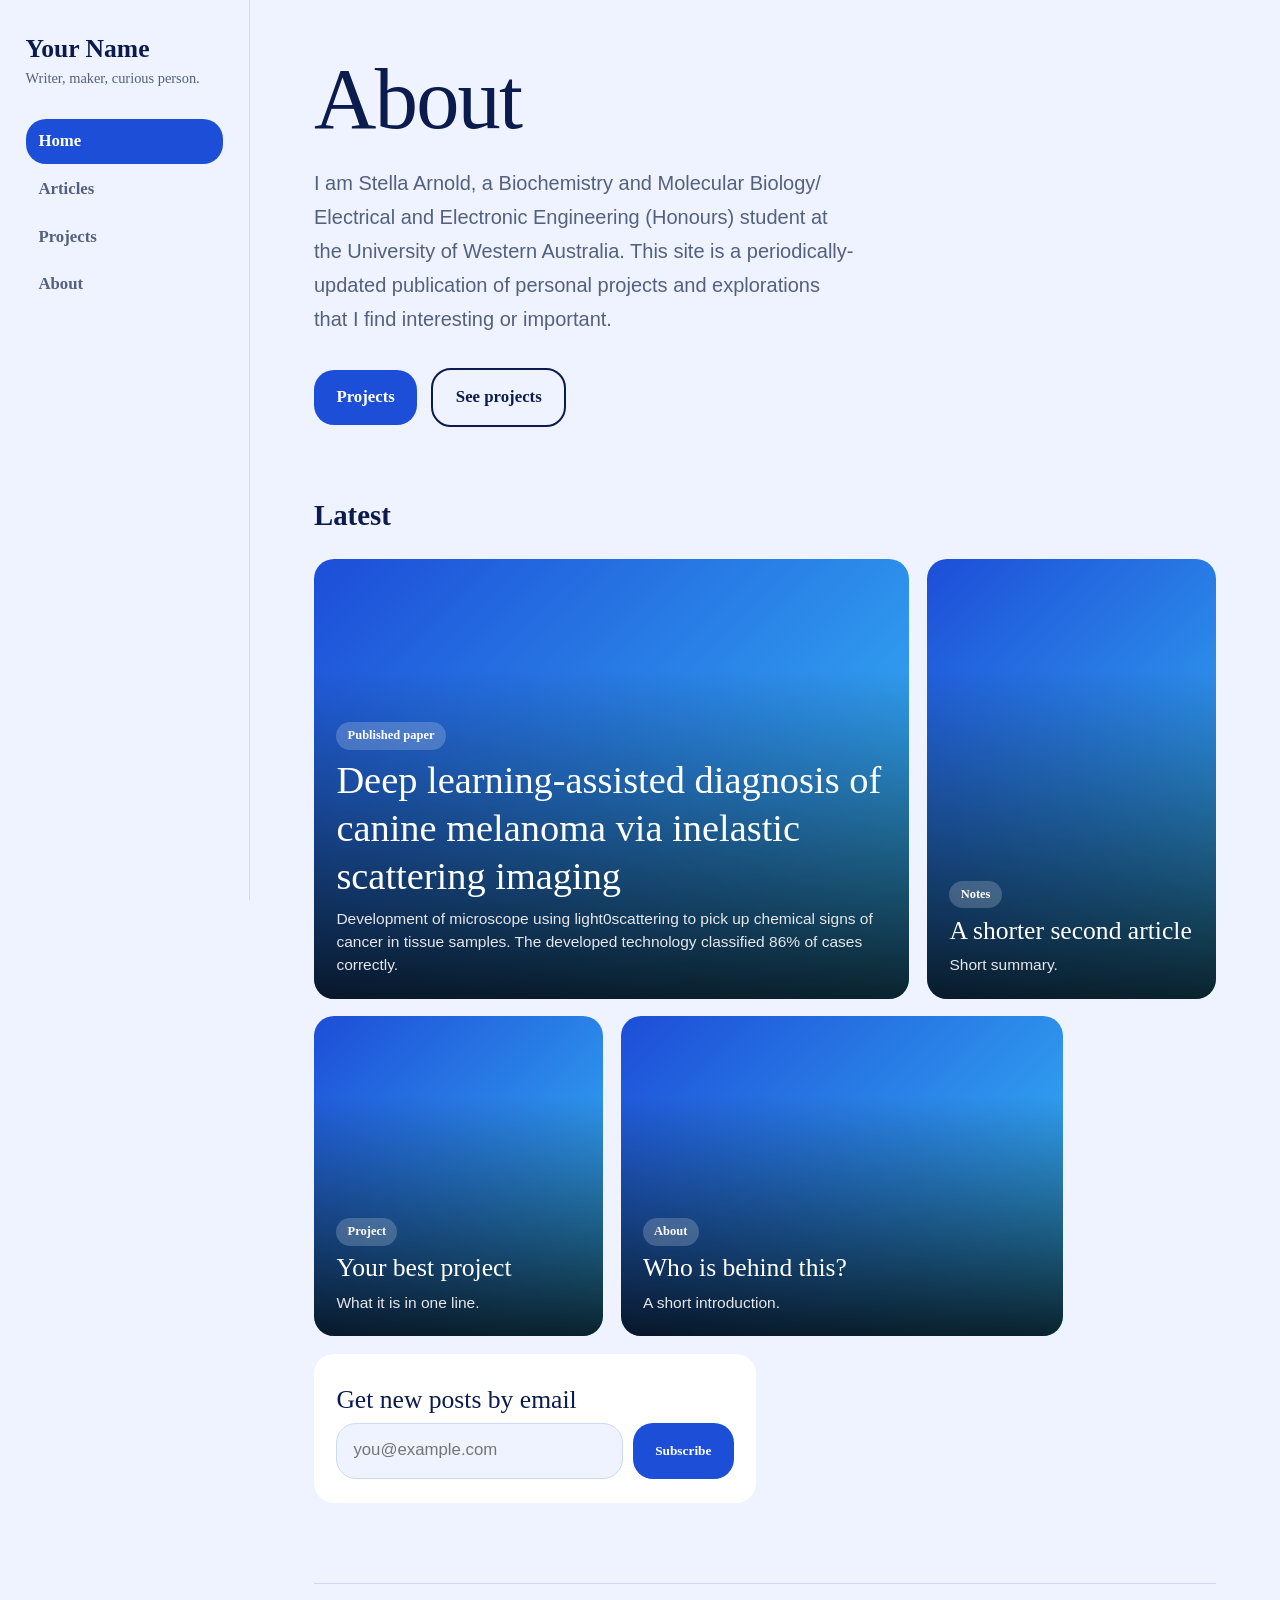
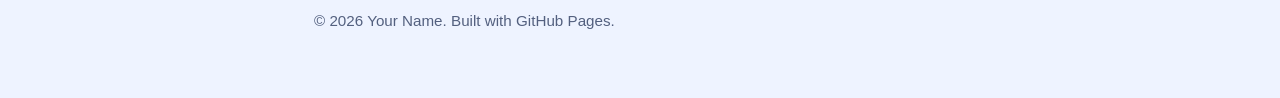
==== commit 918733af: "Update index.html" ====
--- a/index.html
+++ b/index.html
@@ -13,7 +13,7 @@
 
     <section class="hero">
       <h1>About</h1>
-      <p>I am Stella Arnold, a Biochemistry and Molecular Biology/ Electrical and Electronic Engineering (Honours) student at the University of Western Australia. This site is a periodically-updated publication of personal projects, publications or write ups of topics I find interesting or important.</p>
+      <p>I am Stella Arnold, a Biochemistry and Molecular Biology/ Electrical and Electronic Engineering (Honours) student at the University of Western Australia. This site is a periodically-updated publication of personal projects and explorations that I find interesting or important.</p>
       <a class="btn" href="articles.html">Projects</a>
       <a class="btn alt" href="Pulications">See projects</a>
     </section>
